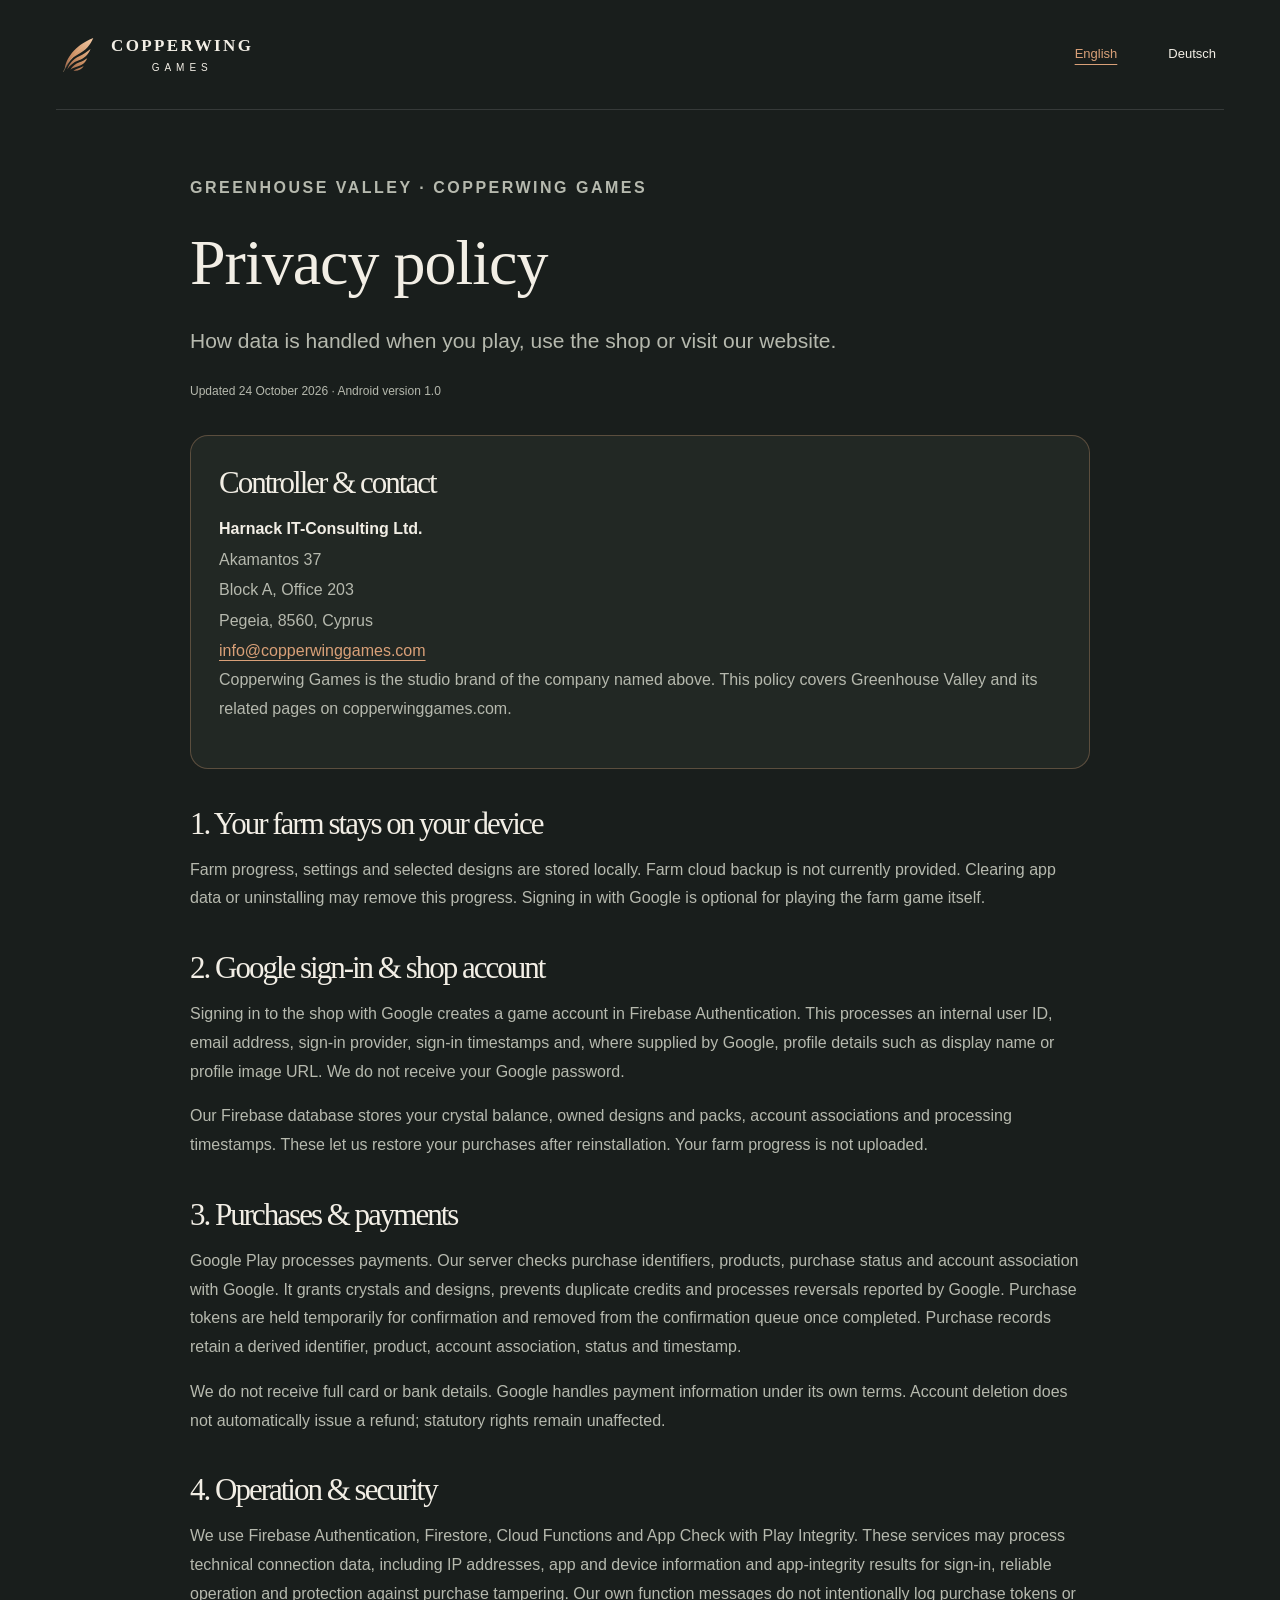
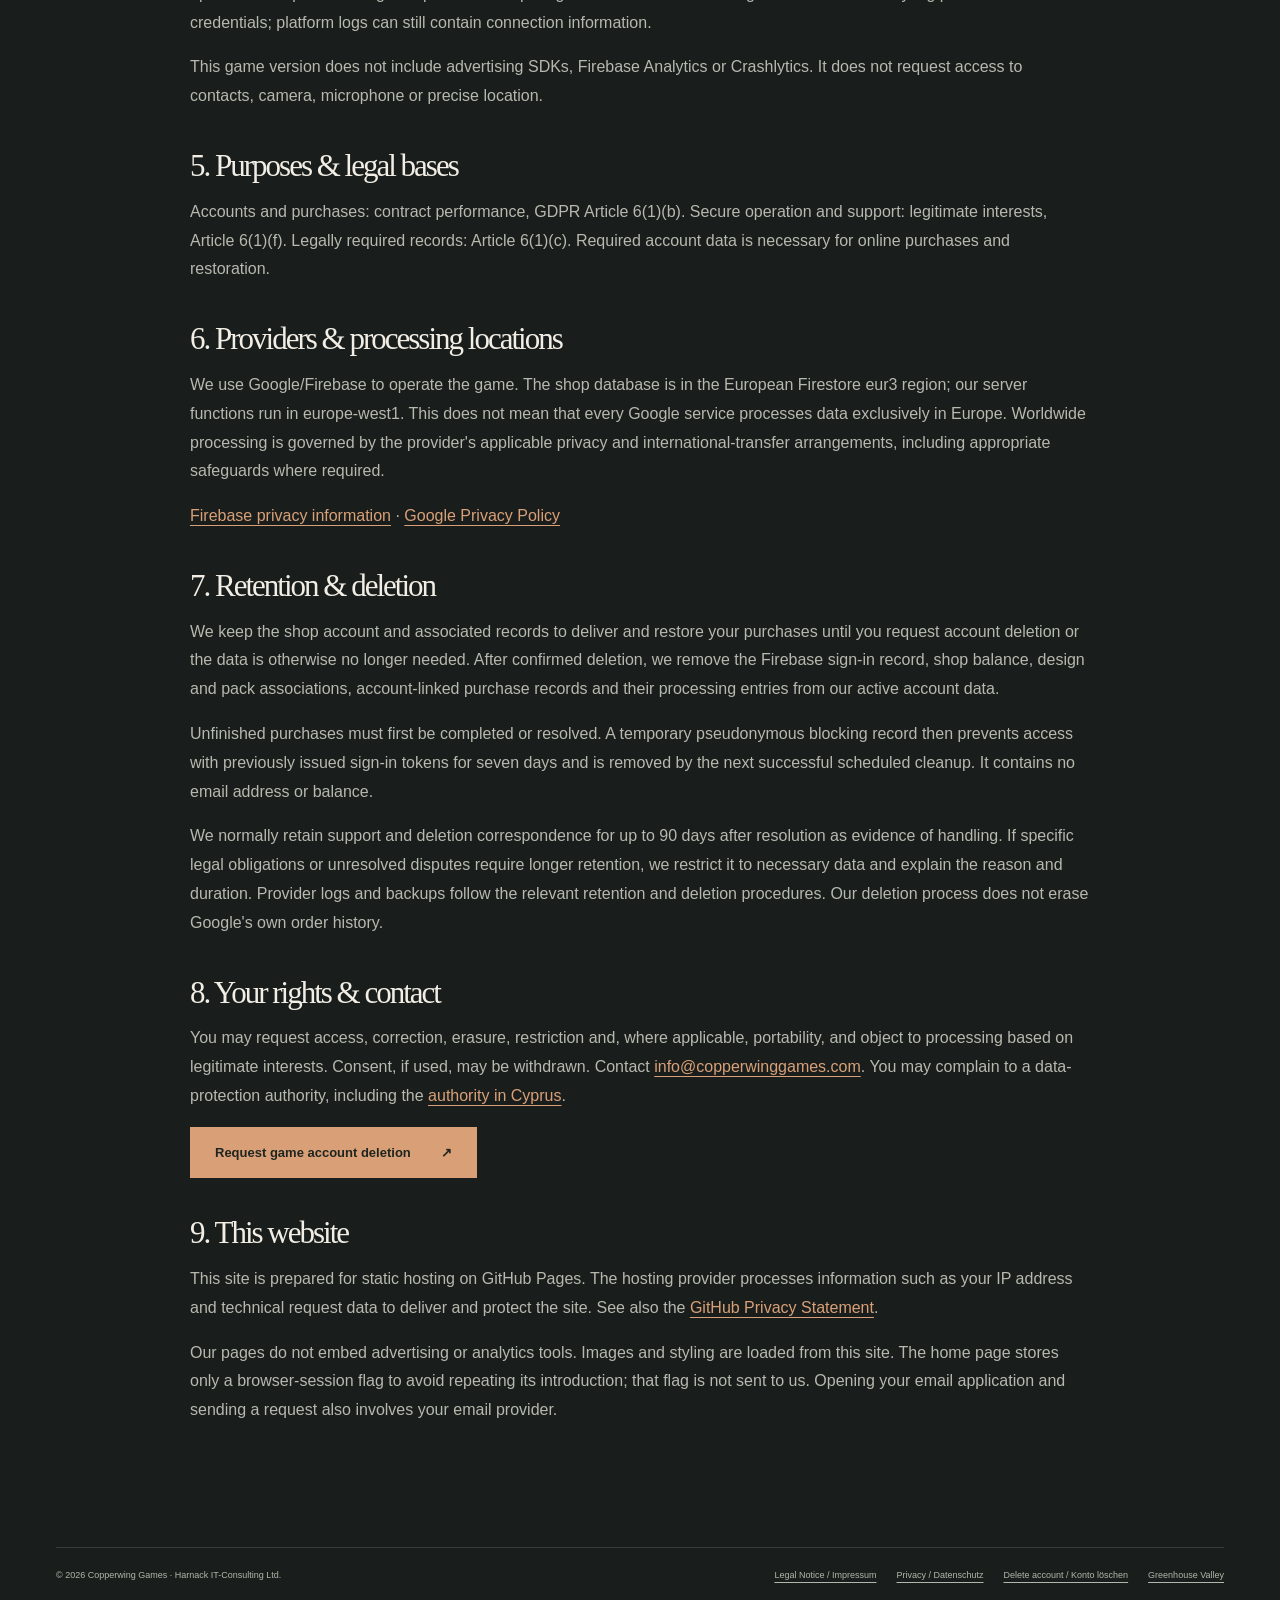
==== greenhouse-valley/privacy/index.html @ fb946762 "Publish Copperwing Games studio website" ====
<!doctype html><html lang="en"><head><meta charset="utf-8"><meta name="viewport" content="width=device-width,initial-scale=1"><title>Privacy policy · Greenhouse Valley · Copperwing Games</title><meta name="description" content="Privacy policy for Greenhouse Valley by Copperwing Games. Contact, data handling and account deletion."><meta name="theme-color" content="#191e1c"><link rel="icon" href="../../assets/wing.svg" type="image/svg+xml"><link rel="stylesheet" href="../../style.css"><link rel="stylesheet" href="../../legal.css"><script src="../../legal.js" defer></script></head><body><a class="skip" href="#main">Skip to content</a><header class="header wrap legal-header"><a class="brand" href="../../" aria-label="Copperwing Games home"><img src="../../assets/wing.svg" width="44" height="44" alt=""><span>COPPERWING<small>GAMES</small></span></a><nav aria-label="Language"><a href="#en" data-language="en" lang="en">English</a><a href="#de" data-language="de" lang="de">Deutsch</a></nav></header><main id="main" class="legal-page wrap"><article id="de" lang="de" data-content-language="de"><p class="eyebrow">GREENHOUSE VALLEY · COPPERWING GAMES</p><h1>Datenschutzerklärung</h1><p class="legal-lead">Welche Daten beim Spielen, bei Shopkäufen und auf unserer Webseite verarbeitet werden.</p>
  <p class="legal-date">Stand: 24. Oktober 2026 · Android-Version 1.0</p>
  <div class="legal-card"><h2>Verantwortlicher & Kontakt</h2><address><strong>Harnack IT-Consulting Ltd.</strong><br>Akamantos 37<br>Block A, Office 203<br>Pegeia, 8560, Cyprus<br><a href="mailto:info@copperwinggames.com">info@copperwinggames.com</a></address><p>Copperwing Games ist der Markenauftritt des oben genannten Unternehmens. Diese Erklärung betrifft Greenhouse Valley und die dazugehörigen Seiten auf copperwinggames.com.</p></div>
  <h2>1. Deine Farm bleibt auf deinem Gerät</h2><p>Farmfortschritt, Einstellungen und ausgewählte Designs werden lokal gespeichert. Es gibt derzeit keine Cloud-Sicherung des Farmspielstands. Ein Löschen der App-Daten oder eine Deinstallation kann diesen Fortschritt entfernen. Eine Google-Anmeldung ist für das Farmspiel selbst optional.</p>
  <h2>2. Google-Anmeldung & Shopkonto</h2><p>Wenn du dich im Shop mit Google anmeldest, legt Firebase Authentication ein Spielkonto an. Dabei werden eine interne Nutzerkennung, deine E-Mail-Adresse, der Anmeldedienst, Anmeldezeitpunkte und gegebenenfalls von Google bereitgestellte Profildaten wie Anzeigename oder Profilbildadresse verarbeitet. Dein Google-Passwort erhalten wir nicht.</p><p>In unserer Firebase-Datenbank speichern wir das Kristallguthaben, freigeschaltete Designs und Pakete, Kontozuordnungen und Bearbeitungszeitpunkte. Damit können wir deine Käufe nach einer Neuinstallation wieder zuordnen. Dein Farmspielstand wird dabei nicht hochgeladen.</p>
  <h2>3. Käufe & Zahlungsabwicklung</h2><p>Google Play wickelt die Zahlung ab. Unser Server prüft Kaufkennungen, Produkt, Kaufzustand und Kontozuordnung bei Google. Er bucht Kristalle und Designs, verhindert doppelte Gutschriften und verarbeitet von Google gemeldete Rückabwicklungen. Vorübergehend speichern wir Kauf-Tokens für die Bestätigung; nach erfolgreichem Abschluss werden diese Tokens aus der Bestätigungswarteschlange entfernt. Kaufbuchungen enthalten weiterhin eine abgeleitete Kennung sowie Produkt, Zuordnung, Status und Zeitpunkt.</p><p>Vollständige Karten- oder Bankdaten erhalten wir nicht. Google verarbeitet Zahlungsdaten nach seinen eigenen Bedingungen. Eine Kontolöschung ist keine automatische Erstattung; gesetzliche Ansprüche bleiben unberührt.</p>
  <h2>4. Technischer Betrieb & Sicherheit</h2><p>Wir verwenden Firebase Authentication, Firestore, Cloud Functions und App Check mit Play Integrity. Dabei können technische Verbindungsdaten, insbesondere IP-Adressen, App- und Geräteinformationen sowie Prüfergebnisse zur App-Integrität verarbeitet werden. Dies dient Anmeldung, sicherem Betrieb und dem Schutz vor manipulierten Käufen. Unsere eigenen Funktionsmeldungen enthalten keine absichtlich protokollierten Kauf-Tokens oder Zugangsdaten; technische Plattformprotokolle können dennoch Verbindungsdaten enthalten.</p><p>In dieser Spielversion sind keine Werbe-SDKs, Firebase Analytics oder Crashlytics eingebaut. Das Spiel fordert keinen Zugriff auf Kontakte, Kamera, Mikrofon oder den genauen Standort an.</p>
  <h2>5. Zwecke & Rechtsgrundlagen</h2><p>Konto und Käufe: Vertragserfüllung, Art. 6 Abs. 1 b DSGVO. Sicherer Betrieb und Support: berechtigte Interessen, Art. 6 Abs. 1 f. Gesetzlich erforderliche Nachweise: Art. 6 Abs. 1 c. Ohne erforderliche Kontodaten sind Onlinekäufe und Wiederherstellung nicht möglich.</p>
  <h2>6. Dienstleister & Verarbeitungsorte</h2><p>Für den Spielbetrieb nutzen wir Google/Firebase. Die Shopdatenbank befindet sich in der europäischen Firestore-Region eur3; unsere Serverfunktionen laufen in europe-west1. Das bedeutet nicht, dass sämtliche Google-Dienste ausschließlich in Europa verarbeiten. Bei weltweiter Verarbeitung gelten die jeweiligen Datenschutz- und Übermittlungsregelungen des Anbieters, einschließlich geeigneter Garantien, soweit erforderlich.</p><p><a href="https://firebase.google.com/support/privacy">Firebase privacy information</a> · <a href="https://policies.google.com/privacy">Google Privacy Policy</a></p>
  <h2>7. Speicherung & Löschung</h2><p>Shopkonto und zugehörige Buchungen bleiben für die Bereitstellung und Wiederherstellung deiner Käufe gespeichert, bis du die Kontolöschung anforderst oder sie aus anderen Gründen nicht mehr benötigt werden. Nach bestätigter Löschung entfernen wir den Firebase-Anmeldedatensatz, das Shopguthaben, Design- und Paketzuordnungen, kontobezogene Kaufbuchungen und die dazugehörigen Bearbeitungseinträge aus unseren aktiven Kontobeständen.</p><p>Noch offene Käufe müssen zunächst abgeschlossen oder geklärt werden. Ein nicht unmittelbar lesbarer Sperrvermerk verhindert anschließend sieben Tage lang Zugriffe mit bereits ausgestellten Anmeldetokens; er wird beim nächsten erfolgreichen regulären Bereinigungslauf entfernt. Er enthält keine E-Mail-Adresse und kein Guthaben.</p><p>Support- und Löschkorrespondenz bewahren wir normalerweise bis zu 90 Tage nach Abschluss auf, um die Bearbeitung nachweisen zu können. Wenn konkrete gesetzliche Pflichten oder offene Streitfälle eine längere Aufbewahrung erfordern, beschränken wir sie auf die erforderlichen Daten und erläutern Grund und Dauer. Technische Protokolle und Sicherungskopien bei Dienstleistern folgen deren Aufbewahrungs- und Löschverfahren. Googles eigene Bestellhistorie wird durch unsere Kontolöschung nicht gelöscht.</p>
  <h2>8. Deine Rechte & Kontakt</h2><p>Du kannst Auskunft, Berichtigung, Löschung, Einschränkung und gegebenenfalls Datenübertragbarkeit verlangen sowie einer Verarbeitung aus berechtigten Interessen widersprechen. Soweit eine Einwilligung verwendet wird, ist sie widerrufbar. Kontakt: <a href="mailto:info@copperwinggames.com">info@copperwinggames.com</a>. Du kannst dich bei einer Datenschutzaufsicht beschweren, beispielsweise der <a href="https://www.gov.cy/dataprotection/en/information-for-the-public/lodge-a-complaint/">zuständigen Behörde in Zypern</a>.</p>
  <p><a class="button" href="../delete-account/#de">Spielkonto löschen lassen <span aria-hidden="true">↗</span></a></p>
  <h2>9. Diese Webseite</h2><p>Die Webseite ist für statisches Hosting über GitHub Pages vorgesehen. Beim Abruf verarbeitet der Hostinganbieter unter anderem die IP-Adresse und technische Anfrageinformationen, um Inhalte auszuliefern und den Dienst zu schützen. Maßgeblich ist zusätzlich die <a href="https://docs.github.com/en/site-policy/privacy-policies/github-general-privacy-statement">Datenschutzerklärung von GitHub</a>.</p><p>Unsere Seiten verwenden keine eingebundenen Werbe- oder Analysewerkzeuge. Bilder und Gestaltung werden von dieser Webseite geladen. Die Startseite merkt sich ausschließlich im Sitzungsspeicher deines Browsers, ob das Intro bereits gezeigt wurde. Es werden dafür keine Daten an uns gesendet. Beim Öffnen deines E-Mail-Programms und beim Versand einer Anfrage verarbeitet auch dein E-Mail-Anbieter die Nachricht.</p></article><article id="en" lang="en" data-content-language="en"><p class="eyebrow">GREENHOUSE VALLEY · COPPERWING GAMES</p><h1>Privacy policy</h1><p class="legal-lead">How data is handled when you play, use the shop or visit our website.</p>
  <p class="legal-date">Updated 24 October 2026 · Android version 1.0</p>
  <div class="legal-card"><h2>Controller & contact</h2><address><strong>Harnack IT-Consulting Ltd.</strong><br>Akamantos 37<br>Block A, Office 203<br>Pegeia, 8560, Cyprus<br><a href="mailto:info@copperwinggames.com">info@copperwinggames.com</a></address><p>Copperwing Games is the studio brand of the company named above. This policy covers Greenhouse Valley and its related pages on copperwinggames.com.</p></div>
  <h2>1. Your farm stays on your device</h2><p>Farm progress, settings and selected designs are stored locally. Farm cloud backup is not currently provided. Clearing app data or uninstalling may remove this progress. Signing in with Google is optional for playing the farm game itself.</p>
  <h2>2. Google sign-in & shop account</h2><p>Signing in to the shop with Google creates a game account in Firebase Authentication. This processes an internal user ID, email address, sign-in provider, sign-in timestamps and, where supplied by Google, profile details such as display name or profile image URL. We do not receive your Google password.</p><p>Our Firebase database stores your crystal balance, owned designs and packs, account associations and processing timestamps. These let us restore your purchases after reinstallation. Your farm progress is not uploaded.</p>
  <h2>3. Purchases & payments</h2><p>Google Play processes payments. Our server checks purchase identifiers, products, purchase status and account association with Google. It grants crystals and designs, prevents duplicate credits and processes reversals reported by Google. Purchase tokens are held temporarily for confirmation and removed from the confirmation queue once completed. Purchase records retain a derived identifier, product, account association, status and timestamp.</p><p>We do not receive full card or bank details. Google handles payment information under its own terms. Account deletion does not automatically issue a refund; statutory rights remain unaffected.</p>
  <h2>4. Operation & security</h2><p>We use Firebase Authentication, Firestore, Cloud Functions and App Check with Play Integrity. These services may process technical connection data, including IP addresses, app and device information and app-integrity results for sign-in, reliable operation and protection against purchase tampering. Our own function messages do not intentionally log purchase tokens or credentials; platform logs can still contain connection information.</p><p>This game version does not include advertising SDKs, Firebase Analytics or Crashlytics. It does not request access to contacts, camera, microphone or precise location.</p>
  <h2>5. Purposes & legal bases</h2><p>Accounts and purchases: contract performance, GDPR Article 6(1)(b). Secure operation and support: legitimate interests, Article 6(1)(f). Legally required records: Article 6(1)(c). Required account data is necessary for online purchases and restoration.</p>
  <h2>6. Providers & processing locations</h2><p>We use Google/Firebase to operate the game. The shop database is in the European Firestore eur3 region; our server functions run in europe-west1. This does not mean that every Google service processes data exclusively in Europe. Worldwide processing is governed by the provider's applicable privacy and international-transfer arrangements, including appropriate safeguards where required.</p><p><a href="https://firebase.google.com/support/privacy">Firebase privacy information</a> · <a href="https://policies.google.com/privacy">Google Privacy Policy</a></p>
  <h2>7. Retention & deletion</h2><p>We keep the shop account and associated records to deliver and restore your purchases until you request account deletion or the data is otherwise no longer needed. After confirmed deletion, we remove the Firebase sign-in record, shop balance, design and pack associations, account-linked purchase records and their processing entries from our active account data.</p><p>Unfinished purchases must first be completed or resolved. A temporary pseudonymous blocking record then prevents access with previously issued sign-in tokens for seven days and is removed by the next successful scheduled cleanup. It contains no email address or balance.</p><p>We normally retain support and deletion correspondence for up to 90 days after resolution as evidence of handling. If specific legal obligations or unresolved disputes require longer retention, we restrict it to necessary data and explain the reason and duration. Provider logs and backups follow the relevant retention and deletion procedures. Our deletion process does not erase Google's own order history.</p>
  <h2>8. Your rights & contact</h2><p>You may request access, correction, erasure, restriction and, where applicable, portability, and object to processing based on legitimate interests. Consent, if used, may be withdrawn. Contact <a href="mailto:info@copperwinggames.com">info@copperwinggames.com</a>. You may complain to a data-protection authority, including the <a href="https://www.gov.cy/dataprotection/en/information-for-the-public/lodge-a-complaint/">authority in Cyprus</a>.</p>
  <p><a class="button" href="../delete-account/#en">Request game account deletion <span aria-hidden="true">↗</span></a></p>
  <h2>9. This website</h2><p>This site is prepared for static hosting on GitHub Pages. The hosting provider processes information such as your IP address and technical request data to deliver and protect the site. See also the <a href="https://docs.github.com/en/site-policy/privacy-policies/github-general-privacy-statement">GitHub Privacy Statement</a>.</p><p>Our pages do not embed advertising or analytics tools. Images and styling are loaded from this site. The home page stores only a browser-session flag to avoid repeating its introduction; that flag is not sent to us. Opening your email application and sending a request also involves your email provider.</p></article></main><footer class="footer wrap"><div class="footer-bottom"><span>© 2026 Copperwing Games · Harnack IT-Consulting Ltd.</span><nav aria-label="Legal"><a href="../../impressum/">Legal Notice / Impressum</a><a href="../privacy/">Privacy / Datenschutz</a><a href="../delete-account/">Delete account / Konto löschen</a><a href="../">Greenhouse Valley</a></nav></div></footer></body></html>
---- style.css ----
:root{--bg:#191e1c;--panel:#222824;--ink:#f2eee5;--muted:#b6b9ae;--copper:#d9a078;--line:#ffffff20;--cream:#eae5da;--serif:Georgia,'Times New Roman',serif;--sans:'Segoe UI',Arial,sans-serif}*{box-sizing:border-box}html{scroll-behavior:smooth;scroll-padding-top:32px}body{margin:0;background:var(--bg);color:var(--ink);font:16px/1.7 var(--sans);-webkit-font-smoothing:antialiased}a{color:inherit;text-decoration:none}button{font:inherit;color:inherit;cursor:pointer}img{display:block;max-width:100%;object-fit:cover}button,a{-webkit-tap-highlight-color:transparent}a:focus-visible,button:focus-visible,summary:focus-visible{outline:2px solid var(--copper);outline-offset:6px}::selection{background:#d9a078;color:#191e1c}.wrap{width:min(1240px,calc(100% - 112px));margin:auto}.skip{position:fixed;top:-100px;left:20px;z-index:20;background:var(--cream);color:var(--bg);padding:12px}.skip:focus{top:12px}.header{height:110px;display:flex;align-items:center;justify-content:space-between;border-bottom:1px solid var(--line)}.brand{display:flex;align-items:center;gap:11px}.brand>span{font:600 17px/1.2 var(--serif);letter-spacing:2.4px}.brand small{display:block;margin-top:6px;letter-spacing:5px;font:10px var(--sans);text-align:center;letter-spacing:5px}.brand img{object-fit:contain}.header nav{display:flex;gap:35px;align-items:center;font-size:13px}.header nav a{transition:color .2s}.header nav a:hover{color:var(--copper)}.nav-feature{padding-left:28px;border-left:1px solid var(--line)}.nav-feature span{color:var(--copper);margin-left:9px}.hero{min-height:660px;position:relative;display:grid;grid-template-columns:1.2fr 1fr;align-items:center;padding-top:40px;padding-bottom:100px;isolation:isolate}.hero:after{content:'';z-index:-1;position:absolute;right:-50px;top:10px;width:610px;height:560px;background:radial-gradient(ellipse,#8d604022,transparent 66%);pointer-events:none}.eyebrow{font-size:10px;font-weight:600;letter-spacing:2.5px;color:var(--copper);margin:0 0 25px}h1,h2,h3,p{margin-top:0}h1,h2,h3{font-family:var(--serif);font-weight:400;line-height:1.03;letter-spacing:-2px}h1{font-size:clamp(58px,6.6vw,94px);margin-bottom:28px}em{font-weight:400;color:var(--copper)}.intro{color:var(--muted);font-size:16px;line-height:1.8;margin-bottom:33px}.hero-actions{display:flex;gap:27px;align-items:center}.button{display:inline-flex;align-items:center;justify-content:space-between;gap:30px;background:var(--copper);color:#20251f;padding:15px 24px;font-size:13px;font-weight:600;border:1px solid var(--copper);transition:background .2s,transform .2s}.button:hover{background:#eac09d;transform:translateY(-2px)}.text-link{display:inline-flex;gap:22px;align-items:center;font-size:13px;border-bottom:1px solid #b1ad9f65;padding-bottom:5px}.text-link:hover{color:var(--copper)}.hero-art{position:relative;width:100%;aspect-ratio:1;display:flex;align-items:center;justify-content:center}.hero-art>img{width:87%;height:auto;transform:rotate(-8deg);filter:drop-shadow(0 15px 35px #0a0a0960)}.orbit{position:absolute;inset:8%;border:1px solid #d9a07822;border-radius:50%;transform:rotate(-30deg)}.orbit-one:after{content:'';width:5px;height:5px;position:absolute;top:50%;left:-3px;border-radius:50%;background:var(--copper)}.orbit-two{inset:3%;border-style:dashed;border-color:#d9a07812}.star{position:absolute;font-size:30px;color:var(--copper)}.star-one{left:14%;top:25%}.star-two{right:12%;bottom:25%;font-size:20px}.art-caption{position:absolute;bottom:1%;font-size:8px;letter-spacing:3px;color:#ba9c80}.hero-bottom{position:absolute;bottom:0;width:100%;padding:20px 0;border-top:1px solid var(--line);display:flex;justify-content:space-between;font-size:11px;color:var(--muted)}.hero-bottom>a{font-size:9px;letter-spacing:1.7px}.hero-bottom span[aria-hidden]{margin-left:18px;color:var(--copper)}.projects{padding-top:92px;padding-bottom:65px}.section-heading{display:flex;align-items:flex-end;justify-content:space-between;margin-bottom:46px}.section-heading .eyebrow{margin-bottom:15px}.section-heading h2{font-size:57px;margin:0}.copper{color:var(--copper)}.section-heading>p{color:var(--muted);font-size:13px;margin:0 0 3px}.game-feature{display:grid;grid-template-columns:1.45fr 1fr;gap:62px;align-items:center}.gallery{min-width:0}.gallery-main{padding:0;border:0;position:relative;display:block;width:100%;overflow:hidden;background:#303c2d;text-align:left}.gallery-main>img{width:100%;height:455px;object-fit:cover;object-position:48% 50%;transition:transform .6s}.gallery-main:hover>img{transform:scale(1.025)}.gallery-main:after{content:'';position:absolute;inset:60% 0 0;background:linear-gradient(transparent,#071c17a0);pointer-events:none}.image-label{position:absolute;bottom:23px;left:26px;font-size:9px;letter-spacing:2px;z-index:1;color:#fff}.expand-icon{position:absolute;right:20px;bottom:19px;z-index:1;width:32px;height:32px;text-align:center;border:1px solid #ffffff75;color:white}.gallery-controls{display:flex;justify-content:space-between;align-items:center;margin-top:16px;gap:16px}.gallery-tabs{display:flex;gap:9px}.thumb{background:none;padding:3px;border:1px solid transparent;opacity:.5}.thumb.active{border-color:var(--copper);opacity:1}.thumb:hover{opacity:1}.thumb img{width:56px;height:38px}.gallery-note{font-size:9px;color:var(--muted);text-align:right}.gallery-note span{display:block;color:var(--copper);letter-spacing:2px;margin-top:3px}.status{display:inline-flex;gap:9px;align-items:center;border:1px solid #bcd09836;color:#c9d7b7;background:#abc68a08;padding:5px 11px;font-size:10px;letter-spacing:1px}.status>span{width:5px;height:5px;background:#b6cf92;border-radius:50%}.project-number{font-size:9px;letter-spacing:2px;color:#999f90;margin:25px 0 12px}.game-copy h3{font-size:60px;line-height:1.02;margin-bottom:24px}.game-copy h3 em{color:#d5ddc3}.game-tagline{font-family:var(--serif);font-size:21px;line-height:1.4;margin-bottom:14px}.game-copy>p:not(.game-tagline):not(.project-number){color:var(--muted);font-size:14px;line-height:1.85}.tags{display:flex;flex-wrap:wrap;list-style:none;padding:0;gap:10px;margin:23px 0 31px}.tags li{font-size:9px;color:#bbc3b0;border:1px solid var(--line);padding:4px 9px}.copper-link{color:var(--copper);border-bottom-color:#d9a07866}.next-chapter{display:flex;align-items:center;gap:25px;border-top:1px solid var(--line);margin-top:54px;padding-top:34px}.small-wing{color:var(--copper);font-size:24px}.next-chapter p{font-family:var(--serif);font-size:19px;line-height:1.5;margin:0}.next-chapter p span{font:12px var(--sans);color:var(--muted);display:block;margin-top:6px}.chapter-line{flex:1}.next-chapter .eyebrow{font-size:8px;margin:0}.studio{background:var(--cream);color:#29312c;padding:84px 0}.studio-inner{display:grid;grid-template-columns:1.1fr 1fr;gap:80px}.studio .eyebrow{color:#8c583a}.studio h2{font-size:48px;line-height:1.14;letter-spacing:-1.5px}.studio h2 em{color:#986644}.studio-heading>img{margin-left:-14px;opacity:.75}.studio-copy{padding-top:8px}.studio-copy .large-copy{font-size:23px;font-family:var(--serif);line-height:1.5;color:#29312c}.studio-copy>p{font-size:14px;color:#5b645a;line-height:1.9}.studio .text-link{margin-top:12px}.studio .text-link:hover{color:#8c583a}.footer{padding-top:42px;padding-bottom:25px}.footer-top{display:flex;align-items:center;justify-content:space-between;gap:20px;padding-bottom:34px}.footer-top>p{font:italic 16px var(--serif);color:var(--muted);margin:0}.footer-top>.text-link{font-size:10px}.footer-bottom{display:flex;justify-content:space-between;border-top:1px solid var(--line);padding-top:20px;font-size:9px;color:#b1b7aa;gap:20px}.lightbox{background:#1b201d;border:1px solid #fff3;max-width:min(1100px,94vw);max-height:94vh;padding:18px;color:var(--ink)}.lightbox::backdrop{background:#080e0be8}.lightbox img{max-height:75vh;width:100%;object-fit:contain}.lightbox p{font-size:12px;margin:12px 0 0;text-align:center;color:var(--muted)}.close{position:absolute;right:25px;top:25px;border:1px solid #fff8;background:#18221ee0;color:white;width:38px;height:38px;font-size:25px;line-height:1}.detail-hero{padding:55px 0 58px;text-align:center}.breadcrumb{text-align:left;color:var(--muted);font-size:12px;margin-bottom:48px}.detail-hero h1{font-size:84px;margin:24px 0}.detail-hero .intro{max-width:620px;margin:0 auto}.detail-hero .tags{justify-content:center;margin-bottom:0}.panorama .gallery-main>img{height:auto;max-height:600px;aspect-ratio:2/1}.detail-body{display:grid;grid-template-columns:1.3fr 1fr;gap:100px;padding:85px 0}.detail-body h2{font-size:47px;line-height:1.15}.detail-body p{color:var(--muted);font-size:15px}.facts{border-top:1px solid var(--line)}.facts div{border-bottom:1px solid var(--line);padding:19px 0;display:flex;justify-content:space-between;font-size:12px;gap:20px}.facts dt{color:var(--muted)}.facts dd{margin:0}.details{border-top:1px solid var(--line);padding:18px 0}.details summary{cursor:pointer;font-size:14px}.details p{margin:16px 0 0;font-size:13px}.detail-return{padding:0 0 75px}.detail-return .button{background:transparent;color:var(--copper)}
@media(min-width:1550px){.hero{min-height:735px}.hero-art{max-width:510px;justify-self:end}}
@media(max-width:1050px){.wrap{width:calc(100% - 64px)}.header nav{gap:23px}.nav-feature{display:none}.hero{min-height:615px}.hero h1{font-size:70px}.hero-art{margin-left:12px}.hero-actions{gap:20px}.hero-actions .text-link{font-size:11px;gap:12px}.game-feature{gap:34px;grid-template-columns:1.2fr 1fr}.game-copy h3{font-size:47px}.gallery-main>img{height:440px}.studio-inner{gap:44px}.studio h2{font-size:42px}}
@media(max-width:700px){.wrap{width:calc(100% - 40px)}.header{height:88px}.brand>span{font-size:12px;letter-spacing:1.7px}.brand img{width:32px;height:32px}.brand small{font-size:8px;letter-spacing:4px}.header nav{gap:18px;font-size:11px}.hero{grid-template-columns:1fr;padding-top:50px;padding-bottom:76px;min-height:0;overflow:hidden}.hero-copy{position:relative;z-index:2}.hero h1{font-size:66px}.eyebrow{font-size:8px;letter-spacing:1.7px}.intro{font-size:14px;max-width:345px}.desktop{display:none}.hero-actions{gap:22px}.button{font-size:12px;padding:13px 19px;gap:20px}.hero-art{width:78%;max-width:350px;justify-self:center;margin:22px 0 14px}.hero:after{width:400px;top:330px;right:-70px;height:400px}.hero-bottom{font-size:9px;gap:12px;padding:17px 0}.hero-bottom>a{font-size:7px;letter-spacing:1px}.hero-bottom span[aria-hidden]{margin-left:5px}.projects{padding-top:60px;padding-bottom:42px}.section-heading{display:block;margin-bottom:28px}.section-heading h2{font-size:47px}.section-heading>p{margin-top:18px;font-size:12px}.game-feature{display:flex;flex-direction:column;gap:32px;align-items:stretch}.gallery-main>img{height:340px}.game-copy{padding:0 3px}.game-copy h3{font-size:58px}.game-copy h3 br{display:none}.game-copy h3 em{display:block}.game-tagline{font-size:21px}.next-chapter{gap:16px;margin-top:38px;padding-top:28px}.next-chapter .eyebrow{display:none}.next-chapter p{font-size:18px}.next-chapter p span{font-size:11px}.studio{padding:52px 0}.studio-inner{grid-template-columns:1fr;gap:22px}.studio h2{font-size:40px;margin-bottom:0}.studio-heading>img{display:none}.studio-copy .large-copy{font-size:22px}.footer-top{flex-wrap:wrap;padding-bottom:23px}.footer-top>p{display:none}.footer-bottom{display:block;line-height:1.8}.footer-bottom>span{display:block;margin-bottom:6px}.detail-hero{padding-top:30px}.breadcrumb{margin-bottom:38px}.detail-hero h1{font-size:58px}.panorama .gallery-main>img{aspect-ratio:1.1;max-height:none}.detail-body{grid-template-columns:1fr;gap:28px;padding:50px 0}.detail-body h2{font-size:40px}.detail-return{padding-bottom:50px}}
@media(prefers-reduced-motion:reduce){html{scroll-behavior:auto}*,*:before,*:after{transition:none!important;animation:none!important}}

.hero{overflow:clip}

@media(max-width:700px){.hero h1{font-size:clamp(43px,12.5vw,66px)}}

/* Optional opening sequence. Hidden without JavaScript. */
.brand-intro[hidden]{display:none!important}
.brand-intro{position:fixed;inset:0;z-index:100;background:#191e1c;display:flex;flex-direction:column;align-items:center;justify-content:center;overflow:hidden;animation:intro-curtain .65s ease 2.65s forwards}
body.intro-playing{overflow:hidden}
.intro-glow{position:absolute;width:600px;height:600px;max-width:120vw;background:radial-gradient(circle,#b7774230,transparent 65%);border-radius:50%;animation:intro-glow 2.9s ease both}
.intro-flight{width:clamp(180px,28vw,280px);aspect-ratio:1;animation:wing-flight 3s cubic-bezier(.4,0,.2,1) both;will-change:transform,opacity}
.intro-flight img{width:100%;height:100%;object-fit:contain;animation:wing-beat 1.1s ease-in-out .45s 2}
.intro-wordmark{font:600 clamp(20px,4vw,31px)/1.4 var(--serif);letter-spacing:5px;text-align:center;animation:intro-type 2.7s ease both}
.intro-wordmark>span{display:block;font:11px/2 var(--sans);letter-spacing:8px;margin-top:6px}
.intro-wordmark p{font:italic 16px var(--serif);letter-spacing:0;color:var(--copper);margin-top:22px}
.intro-skip{position:absolute;bottom:32px;right:36px;background:none;border:1px solid #d9a07865;padding:10px 18px;font-size:12px;color:var(--ink)}
.intro-skip span{margin-left:15px;color:var(--copper)}
@keyframes wing-flight{0%{opacity:0;transform:translate(-25px,45px) rotate(-19deg) scale(.75)}25%,52%{opacity:1;transform:translate(0,0) rotate(-7deg) scale(1)}63%{opacity:1;transform:translate(-15px,15px) rotate(-14deg) scale(.95)}100%{opacity:0;transform:translate(75vw,-85vh) rotate(24deg) scale(.25)}}
@keyframes wing-beat{0%,100%{transform:perspective(600px) rotateY(0) rotate(-3deg)}50%{transform:perspective(600px) rotateY(-35deg) rotate(4deg)}}
@keyframes intro-type{0%,12%{opacity:0;transform:translateY(12px)}30%,73%{opacity:1;transform:translateY(0)}100%{opacity:0;transform:translateY(-8px)}}
@keyframes intro-glow{0%{opacity:0;transform:scale(.6)}40%,65%{opacity:1;transform:scale(1)}100%{opacity:0;transform:scale(1.3)}}
@keyframes intro-curtain{to{opacity:0;visibility:hidden}}
@media(prefers-reduced-motion:reduce){.brand-intro{display:none!important}}

.footer-bottom{flex-wrap:wrap;gap:16px}.legal-footer{display:flex;flex-wrap:wrap;gap:16px}.legal-footer a{text-decoration:underline;text-underline-offset:4px;min-height:44px;display:inline-flex;align-items:center}

/* Preserve complete gameplay captures and their native resolution. */
.gallery{max-width:1920px}.panorama{margin-inline:auto}.gallery-main>img,.panorama .gallery-main>img{display:block;width:100%;height:auto;max-height:none;aspect-ratio:auto;object-fit:contain}.gallery-main:hover>img{transform:none}.gallery-main:after{display:none}.gallery-main .image-label{position:static;display:block;padding:14px 18px;background:#202923}.lightbox img{display:block;width:auto;max-width:100%;height:auto;max-height:75vh;margin-inline:auto}
---- legal.css ----
.legal-page{max-width:900px;padding-top:64px;padding-bottom:64px}.legal-page article[hidden]{display:none}.legal-page h1{font:400 clamp(35px,6vw,64px)/1.1 var(--serif);letter-spacing:-1px;margin:20px 0 24px;overflow-wrap:anywhere}.legal-page h2{font:400 clamp(23px,4vw,31px)/1.25 var(--serif);margin:36px 0 12px}.legal-page p,.legal-page li{font-size:16px;line-height:1.8;color:var(--muted);overflow-wrap:anywhere}.legal-page li{padding:0 0 16px 8px}.legal-page strong{color:var(--ink)}.legal-lead{font-size:21px!important;max-width:660px}.legal-date{font-size:12px!important}.legal-card{padding:28px;margin:32px 0;border:1px solid #d9a07850;border-radius:18px;background:var(--panel)}.legal-card h2{margin-top:0}.legal-page address{font-style:normal;line-height:1.9;color:var(--muted)}.legal-page a:not(.button){color:var(--copper);text-decoration:underline;text-underline-offset:4px}.legal-page .button{white-space:normal;max-width:100%;line-height:1.5;text-align:left}.legal-hint{font-size:13px!important}.legal-header nav a{padding:12px 8px;min-height:44px}.legal-header nav a[aria-current]{color:var(--copper);text-decoration:underline;text-underline-offset:6px}.footer-bottom nav{display:flex;gap:20px;flex-wrap:wrap}.footer-bottom nav a{text-decoration:underline;text-underline-offset:4px}@media(max-width:650px){.legal-header{height:auto;min-height:100px;gap:14px;flex-wrap:wrap;padding-top:18px;padding-bottom:18px}.legal-header nav{gap:14px}.legal-page{padding-top:34px}.legal-card{padding:20px}.legal-page p,.legal-page li{font-size:15px}.legal-page ol{padding-left:24px}.footer-bottom nav{margin-top:16px;gap:14px}.legal-page .button{padding:14px 16px;font-size:14px;gap:10px}}
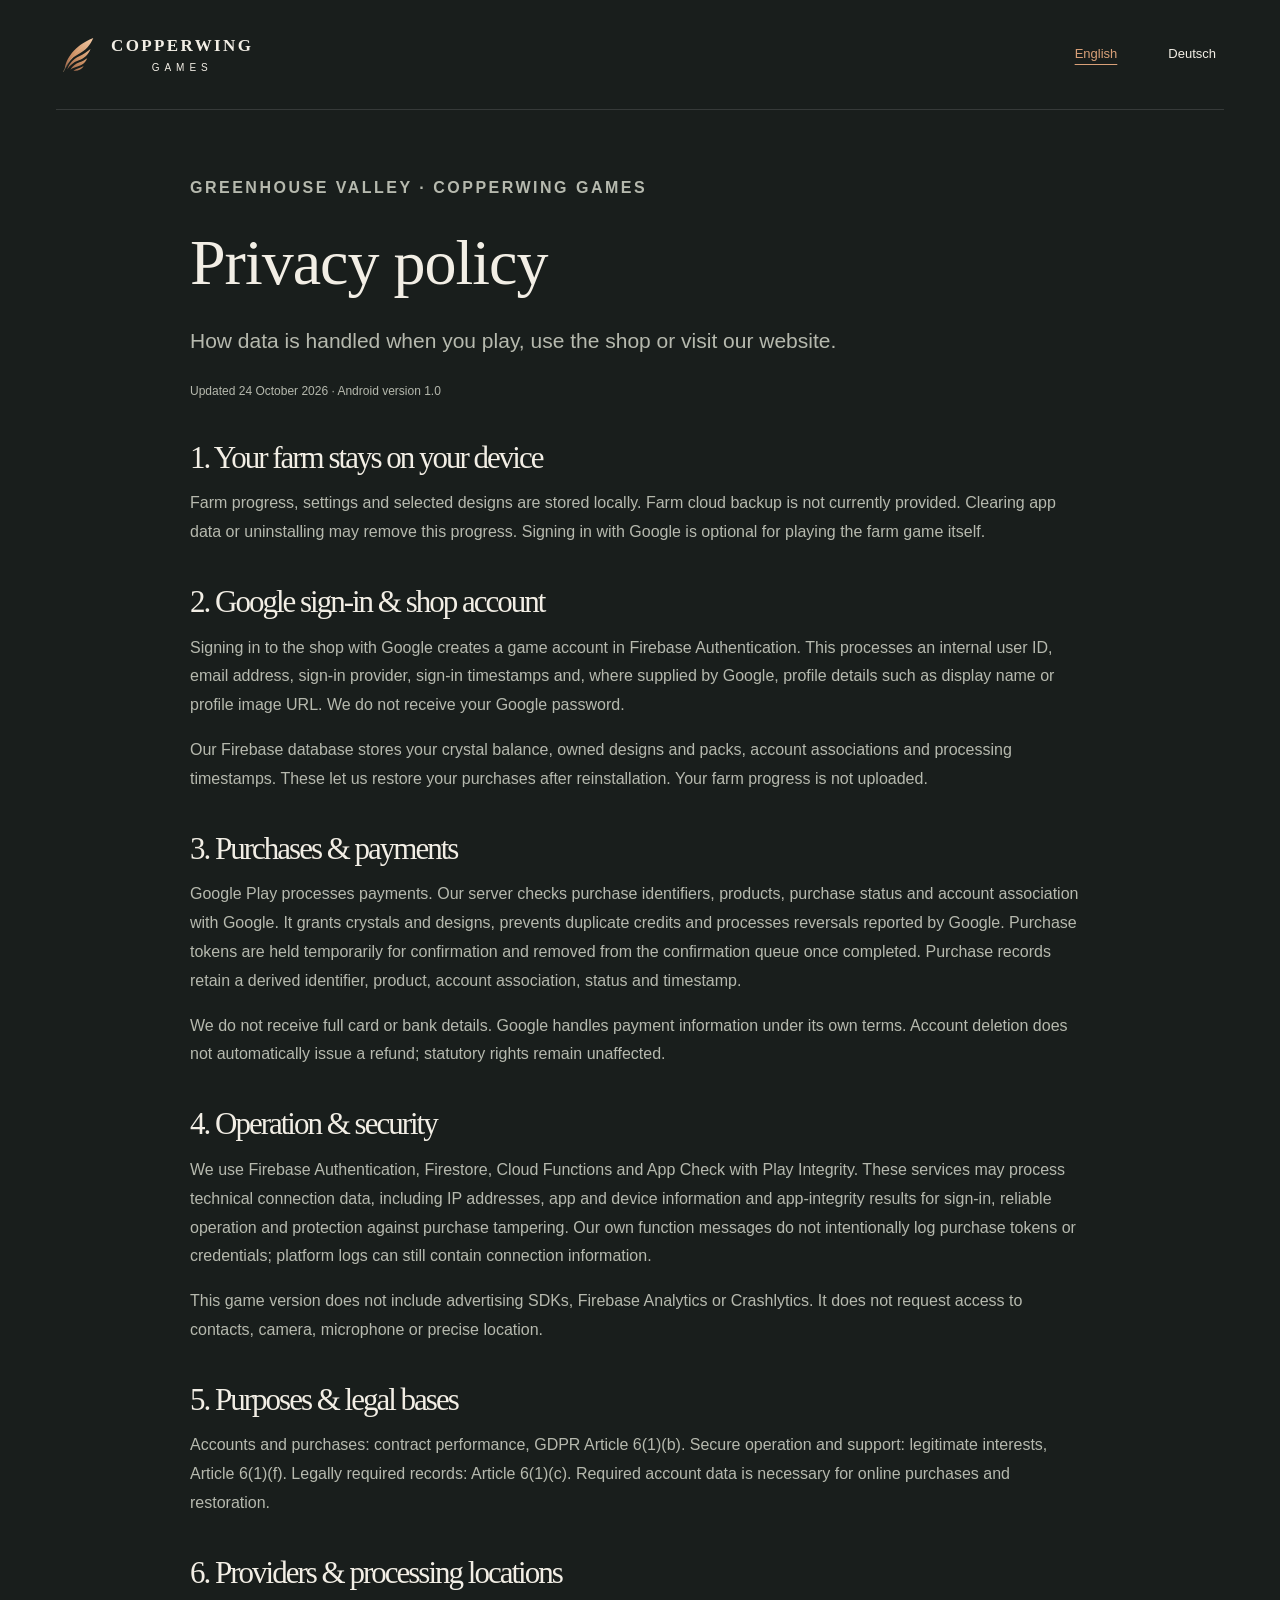
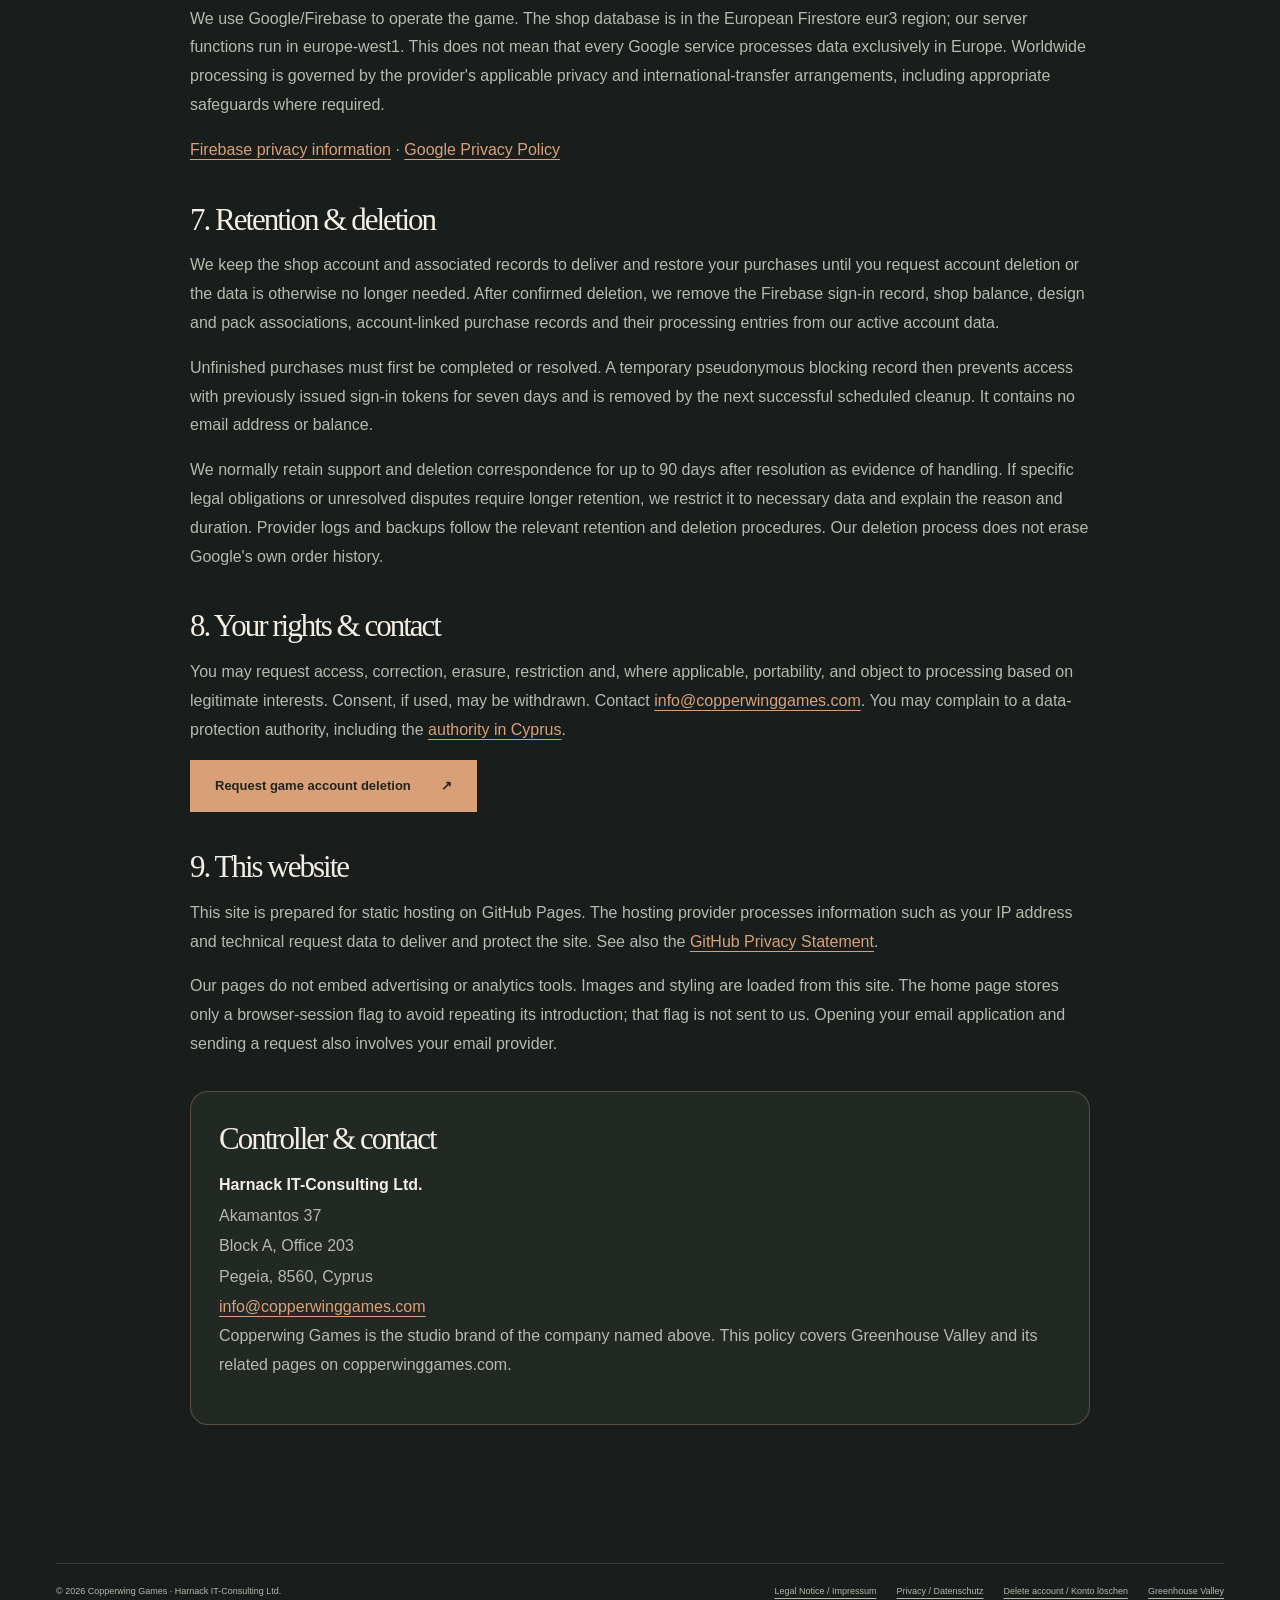
==== commit 55fcdcf0: "Move privacy controller details to end of both translations" ====
--- a/greenhouse-valley/privacy/index.html
+++ b/greenhouse-valley/privacy/index.html
@@ -1,6 +1,6 @@
 <!doctype html><html lang="en"><head><meta charset="utf-8"><meta name="viewport" content="width=device-width,initial-scale=1"><title>Privacy policy · Greenhouse Valley · Copperwing Games</title><meta name="description" content="Privacy policy for Greenhouse Valley by Copperwing Games. Contact, data handling and account deletion."><meta name="theme-color" content="#191e1c"><link rel="icon" href="../../assets/wing.svg" type="image/svg+xml"><link rel="stylesheet" href="../../style.css"><link rel="stylesheet" href="../../legal.css"><script src="../../legal.js" defer></script></head><body><a class="skip" href="#main">Skip to content</a><header class="header wrap legal-header"><a class="brand" href="../../" aria-label="Copperwing Games home"><img src="../../assets/wing.svg" width="44" height="44" alt=""><span>COPPERWING<small>GAMES</small></span></a><nav aria-label="Language"><a href="#en" data-language="en" lang="en">English</a><a href="#de" data-language="de" lang="de">Deutsch</a></nav></header><main id="main" class="legal-page wrap"><article id="de" lang="de" data-content-language="de"><p class="eyebrow">GREENHOUSE VALLEY · COPPERWING GAMES</p><h1>Datenschutzerklärung</h1><p class="legal-lead">Welche Daten beim Spielen, bei Shopkäufen und auf unserer Webseite verarbeitet werden.</p>
   <p class="legal-date">Stand: 24. Oktober 2026 · Android-Version 1.0</p>
-  <div class="legal-card"><h2>Verantwortlicher & Kontakt</h2><address><strong>Harnack IT-Consulting Ltd.</strong><br>Akamantos 37<br>Block A, Office 203<br>Pegeia, 8560, Cyprus<br><a href="mailto:info@copperwinggames.com">info@copperwinggames.com</a></address><p>Copperwing Games ist der Markenauftritt des oben genannten Unternehmens. Diese Erklärung betrifft Greenhouse Valley und die dazugehörigen Seiten auf copperwinggames.com.</p></div>
+  
   <h2>1. Deine Farm bleibt auf deinem Gerät</h2><p>Farmfortschritt, Einstellungen und ausgewählte Designs werden lokal gespeichert. Es gibt derzeit keine Cloud-Sicherung des Farmspielstands. Ein Löschen der App-Daten oder eine Deinstallation kann diesen Fortschritt entfernen. Eine Google-Anmeldung ist für das Farmspiel selbst optional.</p>
   <h2>2. Google-Anmeldung & Shopkonto</h2><p>Wenn du dich im Shop mit Google anmeldest, legt Firebase Authentication ein Spielkonto an. Dabei werden eine interne Nutzerkennung, deine E-Mail-Adresse, der Anmeldedienst, Anmeldezeitpunkte und gegebenenfalls von Google bereitgestellte Profildaten wie Anzeigename oder Profilbildadresse verarbeitet. Dein Google-Passwort erhalten wir nicht.</p><p>In unserer Firebase-Datenbank speichern wir das Kristallguthaben, freigeschaltete Designs und Pakete, Kontozuordnungen und Bearbeitungszeitpunkte. Damit können wir deine Käufe nach einer Neuinstallation wieder zuordnen. Dein Farmspielstand wird dabei nicht hochgeladen.</p>
   <h2>3. Käufe & Zahlungsabwicklung</h2><p>Google Play wickelt die Zahlung ab. Unser Server prüft Kaufkennungen, Produkt, Kaufzustand und Kontozuordnung bei Google. Er bucht Kristalle und Designs, verhindert doppelte Gutschriften und verarbeitet von Google gemeldete Rückabwicklungen. Vorübergehend speichern wir Kauf-Tokens für die Bestätigung; nach erfolgreichem Abschluss werden diese Tokens aus der Bestätigungswarteschlange entfernt. Kaufbuchungen enthalten weiterhin eine abgeleitete Kennung sowie Produkt, Zuordnung, Status und Zeitpunkt.</p><p>Vollständige Karten- oder Bankdaten erhalten wir nicht. Google verarbeitet Zahlungsdaten nach seinen eigenen Bedingungen. Eine Kontolöschung ist keine automatische Erstattung; gesetzliche Ansprüche bleiben unberührt.</p>
@@ -10,9 +10,9 @@
   <h2>7. Speicherung & Löschung</h2><p>Shopkonto und zugehörige Buchungen bleiben für die Bereitstellung und Wiederherstellung deiner Käufe gespeichert, bis du die Kontolöschung anforderst oder sie aus anderen Gründen nicht mehr benötigt werden. Nach bestätigter Löschung entfernen wir den Firebase-Anmeldedatensatz, das Shopguthaben, Design- und Paketzuordnungen, kontobezogene Kaufbuchungen und die dazugehörigen Bearbeitungseinträge aus unseren aktiven Kontobeständen.</p><p>Noch offene Käufe müssen zunächst abgeschlossen oder geklärt werden. Ein nicht unmittelbar lesbarer Sperrvermerk verhindert anschließend sieben Tage lang Zugriffe mit bereits ausgestellten Anmeldetokens; er wird beim nächsten erfolgreichen regulären Bereinigungslauf entfernt. Er enthält keine E-Mail-Adresse und kein Guthaben.</p><p>Support- und Löschkorrespondenz bewahren wir normalerweise bis zu 90 Tage nach Abschluss auf, um die Bearbeitung nachweisen zu können. Wenn konkrete gesetzliche Pflichten oder offene Streitfälle eine längere Aufbewahrung erfordern, beschränken wir sie auf die erforderlichen Daten und erläutern Grund und Dauer. Technische Protokolle und Sicherungskopien bei Dienstleistern folgen deren Aufbewahrungs- und Löschverfahren. Googles eigene Bestellhistorie wird durch unsere Kontolöschung nicht gelöscht.</p>
   <h2>8. Deine Rechte & Kontakt</h2><p>Du kannst Auskunft, Berichtigung, Löschung, Einschränkung und gegebenenfalls Datenübertragbarkeit verlangen sowie einer Verarbeitung aus berechtigten Interessen widersprechen. Soweit eine Einwilligung verwendet wird, ist sie widerrufbar. Kontakt: <a href="mailto:info@copperwinggames.com">info@copperwinggames.com</a>. Du kannst dich bei einer Datenschutzaufsicht beschweren, beispielsweise der <a href="https://www.gov.cy/dataprotection/en/information-for-the-public/lodge-a-complaint/">zuständigen Behörde in Zypern</a>.</p>
   <p><a class="button" href="../delete-account/#de">Spielkonto löschen lassen <span aria-hidden="true">↗</span></a></p>
-  <h2>9. Diese Webseite</h2><p>Die Webseite ist für statisches Hosting über GitHub Pages vorgesehen. Beim Abruf verarbeitet der Hostinganbieter unter anderem die IP-Adresse und technische Anfrageinformationen, um Inhalte auszuliefern und den Dienst zu schützen. Maßgeblich ist zusätzlich die <a href="https://docs.github.com/en/site-policy/privacy-policies/github-general-privacy-statement">Datenschutzerklärung von GitHub</a>.</p><p>Unsere Seiten verwenden keine eingebundenen Werbe- oder Analysewerkzeuge. Bilder und Gestaltung werden von dieser Webseite geladen. Die Startseite merkt sich ausschließlich im Sitzungsspeicher deines Browsers, ob das Intro bereits gezeigt wurde. Es werden dafür keine Daten an uns gesendet. Beim Öffnen deines E-Mail-Programms und beim Versand einer Anfrage verarbeitet auch dein E-Mail-Anbieter die Nachricht.</p></article><article id="en" lang="en" data-content-language="en"><p class="eyebrow">GREENHOUSE VALLEY · COPPERWING GAMES</p><h1>Privacy policy</h1><p class="legal-lead">How data is handled when you play, use the shop or visit our website.</p>
+  <h2>9. Diese Webseite</h2><p>Die Webseite ist für statisches Hosting über GitHub Pages vorgesehen. Beim Abruf verarbeitet der Hostinganbieter unter anderem die IP-Adresse und technische Anfrageinformationen, um Inhalte auszuliefern und den Dienst zu schützen. Maßgeblich ist zusätzlich die <a href="https://docs.github.com/en/site-policy/privacy-policies/github-general-privacy-statement">Datenschutzerklärung von GitHub</a>.</p><p>Unsere Seiten verwenden keine eingebundenen Werbe- oder Analysewerkzeuge. Bilder und Gestaltung werden von dieser Webseite geladen. Die Startseite merkt sich ausschließlich im Sitzungsspeicher deines Browsers, ob das Intro bereits gezeigt wurde. Es werden dafür keine Daten an uns gesendet. Beim Öffnen deines E-Mail-Programms und beim Versand einer Anfrage verarbeitet auch dein E-Mail-Anbieter die Nachricht.</p><div class="legal-card"><h2>Verantwortlicher & Kontakt</h2><address><strong>Harnack IT-Consulting Ltd.</strong><br>Akamantos 37<br>Block A, Office 203<br>Pegeia, 8560, Cyprus<br><a href="mailto:info@copperwinggames.com">info@copperwinggames.com</a></address><p>Copperwing Games ist der Markenauftritt des oben genannten Unternehmens. Diese Erklärung betrifft Greenhouse Valley und die dazugehörigen Seiten auf copperwinggames.com.</p></div></article><article id="en" lang="en" data-content-language="en"><p class="eyebrow">GREENHOUSE VALLEY · COPPERWING GAMES</p><h1>Privacy policy</h1><p class="legal-lead">How data is handled when you play, use the shop or visit our website.</p>
   <p class="legal-date">Updated 24 October 2026 · Android version 1.0</p>
-  <div class="legal-card"><h2>Controller & contact</h2><address><strong>Harnack IT-Consulting Ltd.</strong><br>Akamantos 37<br>Block A, Office 203<br>Pegeia, 8560, Cyprus<br><a href="mailto:info@copperwinggames.com">info@copperwinggames.com</a></address><p>Copperwing Games is the studio brand of the company named above. This policy covers Greenhouse Valley and its related pages on copperwinggames.com.</p></div>
+  
   <h2>1. Your farm stays on your device</h2><p>Farm progress, settings and selected designs are stored locally. Farm cloud backup is not currently provided. Clearing app data or uninstalling may remove this progress. Signing in with Google is optional for playing the farm game itself.</p>
   <h2>2. Google sign-in & shop account</h2><p>Signing in to the shop with Google creates a game account in Firebase Authentication. This processes an internal user ID, email address, sign-in provider, sign-in timestamps and, where supplied by Google, profile details such as display name or profile image URL. We do not receive your Google password.</p><p>Our Firebase database stores your crystal balance, owned designs and packs, account associations and processing timestamps. These let us restore your purchases after reinstallation. Your farm progress is not uploaded.</p>
   <h2>3. Purchases & payments</h2><p>Google Play processes payments. Our server checks purchase identifiers, products, purchase status and account association with Google. It grants crystals and designs, prevents duplicate credits and processes reversals reported by Google. Purchase tokens are held temporarily for confirmation and removed from the confirmation queue once completed. Purchase records retain a derived identifier, product, account association, status and timestamp.</p><p>We do not receive full card or bank details. Google handles payment information under its own terms. Account deletion does not automatically issue a refund; statutory rights remain unaffected.</p>
@@ -22,4 +22,4 @@
   <h2>7. Retention & deletion</h2><p>We keep the shop account and associated records to deliver and restore your purchases until you request account deletion or the data is otherwise no longer needed. After confirmed deletion, we remove the Firebase sign-in record, shop balance, design and pack associations, account-linked purchase records and their processing entries from our active account data.</p><p>Unfinished purchases must first be completed or resolved. A temporary pseudonymous blocking record then prevents access with previously issued sign-in tokens for seven days and is removed by the next successful scheduled cleanup. It contains no email address or balance.</p><p>We normally retain support and deletion correspondence for up to 90 days after resolution as evidence of handling. If specific legal obligations or unresolved disputes require longer retention, we restrict it to necessary data and explain the reason and duration. Provider logs and backups follow the relevant retention and deletion procedures. Our deletion process does not erase Google's own order history.</p>
   <h2>8. Your rights & contact</h2><p>You may request access, correction, erasure, restriction and, where applicable, portability, and object to processing based on legitimate interests. Consent, if used, may be withdrawn. Contact <a href="mailto:info@copperwinggames.com">info@copperwinggames.com</a>. You may complain to a data-protection authority, including the <a href="https://www.gov.cy/dataprotection/en/information-for-the-public/lodge-a-complaint/">authority in Cyprus</a>.</p>
   <p><a class="button" href="../delete-account/#en">Request game account deletion <span aria-hidden="true">↗</span></a></p>
-  <h2>9. This website</h2><p>This site is prepared for static hosting on GitHub Pages. The hosting provider processes information such as your IP address and technical request data to deliver and protect the site. See also the <a href="https://docs.github.com/en/site-policy/privacy-policies/github-general-privacy-statement">GitHub Privacy Statement</a>.</p><p>Our pages do not embed advertising or analytics tools. Images and styling are loaded from this site. The home page stores only a browser-session flag to avoid repeating its introduction; that flag is not sent to us. Opening your email application and sending a request also involves your email provider.</p></article></main><footer class="footer wrap"><div class="footer-bottom"><span>© 2026 Copperwing Games · Harnack IT-Consulting Ltd.</span><nav aria-label="Legal"><a href="../../impressum/">Legal Notice / Impressum</a><a href="../privacy/">Privacy / Datenschutz</a><a href="../delete-account/">Delete account / Konto löschen</a><a href="../">Greenhouse Valley</a></nav></div></footer></body></html>+  <h2>9. This website</h2><p>This site is prepared for static hosting on GitHub Pages. The hosting provider processes information such as your IP address and technical request data to deliver and protect the site. See also the <a href="https://docs.github.com/en/site-policy/privacy-policies/github-general-privacy-statement">GitHub Privacy Statement</a>.</p><p>Our pages do not embed advertising or analytics tools. Images and styling are loaded from this site. The home page stores only a browser-session flag to avoid repeating its introduction; that flag is not sent to us. Opening your email application and sending a request also involves your email provider.</p><div class="legal-card"><h2>Controller & contact</h2><address><strong>Harnack IT-Consulting Ltd.</strong><br>Akamantos 37<br>Block A, Office 203<br>Pegeia, 8560, Cyprus<br><a href="mailto:info@copperwinggames.com">info@copperwinggames.com</a></address><p>Copperwing Games is the studio brand of the company named above. This policy covers Greenhouse Valley and its related pages on copperwinggames.com.</p></div></article></main><footer class="footer wrap"><div class="footer-bottom"><span>© 2026 Copperwing Games · Harnack IT-Consulting Ltd.</span><nav aria-label="Legal"><a href="../../impressum/">Legal Notice / Impressum</a><a href="../privacy/">Privacy / Datenschutz</a><a href="../delete-account/">Delete account / Konto löschen</a><a href="../">Greenhouse Valley</a></nav></div></footer></body></html>
